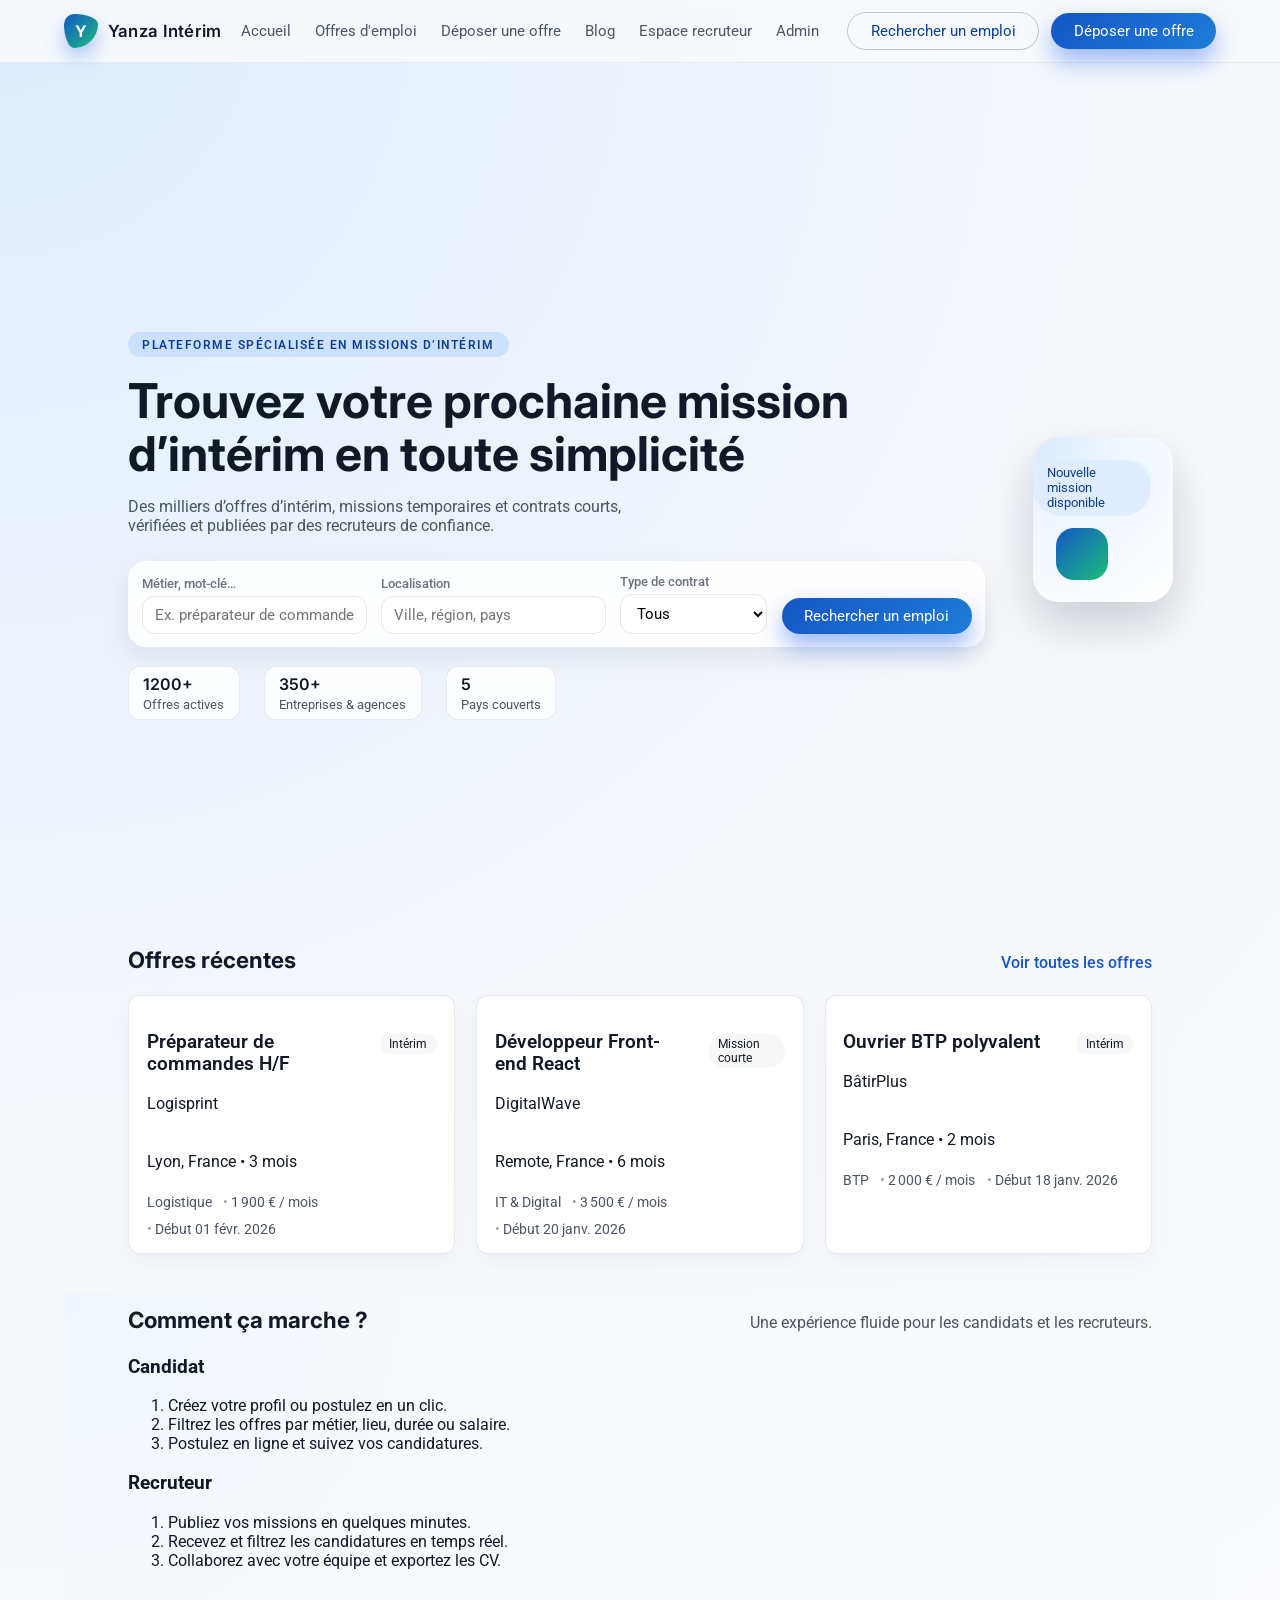
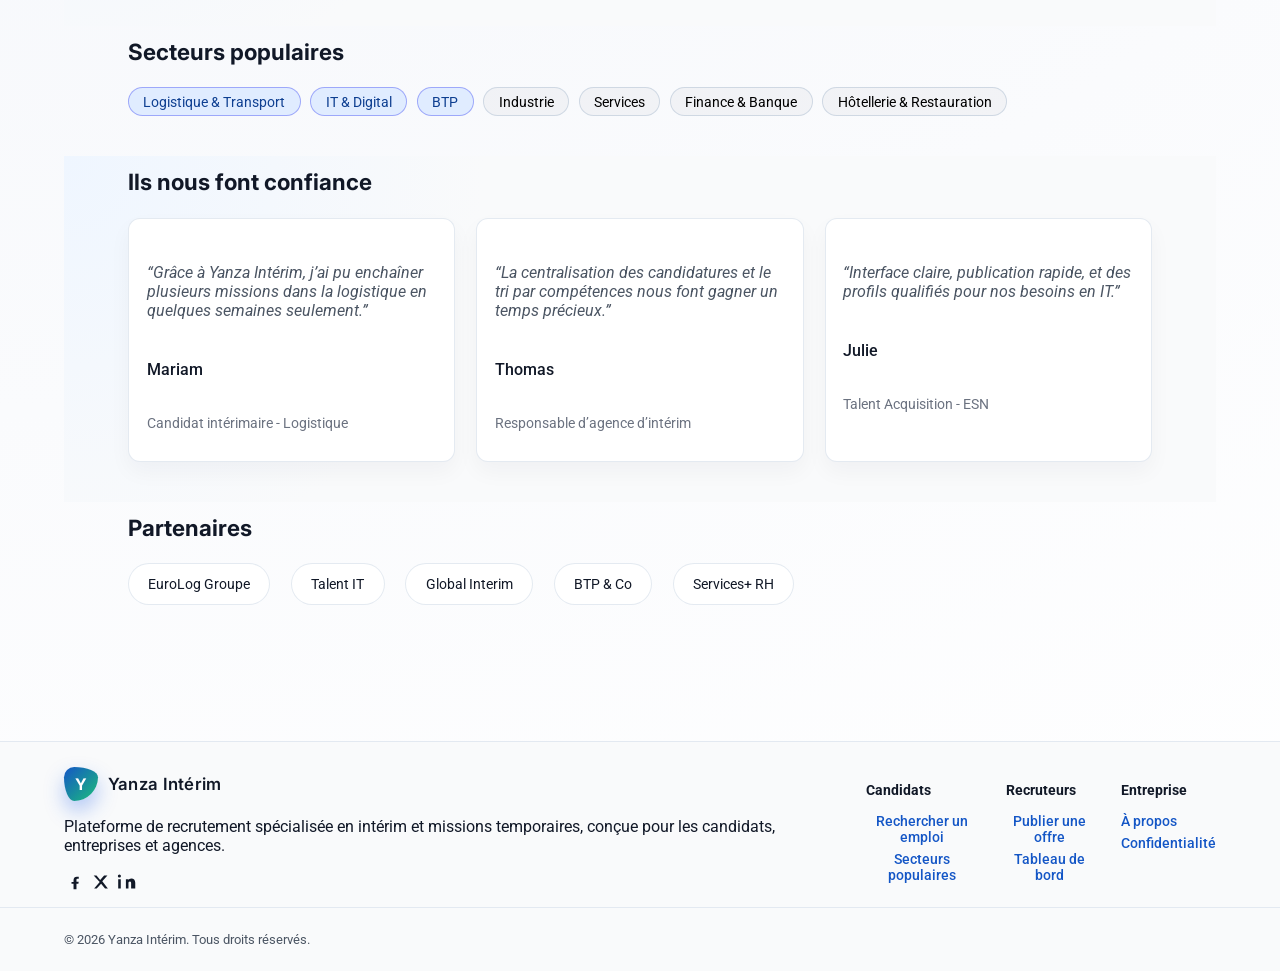
==== index.html @ 181f76c9 "Ajout des fichiers du projet" ====
<!DOCTYPE html>
<html lang="fr">
  <head>
    <meta charset="UTF-8" />
    <meta
      name="viewport"
      content="width=device-width, initial-scale=1, viewport-fit=cover"
    />
    <meta
      name="description"
      content="Plateforme professionnelle de recherche et de publication d’offres d’emploi en intérim, missions temporaires et contrats courts."
    />
    <title>Yanza Intérim — Plateforme d'offres d'emploi en intérim</title>
    <link rel="preconnect" href="https://fonts.googleapis.com" />
    <link rel="preconnect" href="https://fonts.gstatic.com" crossorigin />
    <link
      href="https://fonts.googleapis.com/css2?family=Inter:wght@400;500;600;700&family=Roboto:wght@300;400;500&display=swap"
      rel="stylesheet"
    />
    <link rel="stylesheet" href="styles.css" />
  </head>
  <body>
    <header class="site-header">
      <a href="#home" class="logo" aria-label="Yanza Intérim - Accueil">
        <span class="logo-mark">Y</span>
        <span class="logo-text">Yanza Intérim</span>
      </a>
      <button
        class="nav-toggle"
        aria-label="Ouvrir le menu de navigation"
        aria-expanded="false"
        aria-controls="main-nav"
      >
        <span class="nav-toggle-bar"></span>
        <span class="nav-toggle-bar"></span>
      </button>
      <nav id="main-nav" class="main-nav" aria-label="Navigation principale">
        <ul>
          <li><a href="#home" data-view="home">Accueil</a></li>
          <li><a href="jobs.html">Offres d'emploi</a></li>
          <li><a href="post-offer.html">Déposer une offre</a></li>
          <li><a href="blog.html">Blog</a></li>
          <li><a href="#recruiter" data-view="recruiter">Espace recruteur</a></li>
          <li><a href="#admin" data-view="admin">Admin</a></li>
        </ul>
        <div class="nav-actions">
          <a class="btn ghost" href="jobs.html">Rechercher un emploi</a>
          <a class="btn primary" href="post-offer.html">Déposer une offre</a>
        </div>
      </nav>
    </header>

    <main id="app" tabindex="-1">
      <!-- Vue Accueil -->
      <section id="home-view" class="view is-active" aria-label="Accueil Yanza Intérim">
        <section class="hero">
          <div class="hero-content">
            <p class="hero-kicker">Plateforme spécialisée en missions d’intérim</p>
            <h1> Trouvez votre prochaine mission d’intérim en toute simplicité </h1>
            <p class="hero-subtitle">
              Des milliers d’offres d’intérim, missions temporaires et contrats courts,
              vérifiées et publiées par des recruteurs de confiance.
            </p>
            <form
              class="search-bar"
              id="global-search-form"
              aria-label="Recherche rapide d'offres"
            >
              <label class="field">
                <span class="field-label">Métier, mot-clé…</span>
                <input
                  type="text"
                  name="keyword"
                  placeholder="Ex. préparateur de commandes, développeur..."
                />
              </label>
              <label class="field">
                <span class="field-label">Localisation</span>
                <input
                  type="text"
                  name="location"
                  placeholder="Ville, région, pays"
                />
              </label>
              <label class="field">
                <span class="field-label">Type de contrat</span>
                <select name="contract">
                  <option value="">Tous</option>
                  <option value="interim">Intérim</option>
                  <option value="cdd">CDD</option>
                  <option value="mission">Mission courte</option>
                </select>
              </label>
              <button type="submit" class="btn primary">Rechercher un emploi</button>
            </form>
            <div class="hero-stats" aria-label="Statistiques de la plateforme">
              <div class="stat">
                <span class="stat-value" data-stat="offers">1200+</span>
                <span class="stat-label">Offres actives</span>
              </div>
              <div class="stat">
                <span class="stat-value" data-stat="companies">350+</span>
                <span class="stat-label">Entreprises & agences</span>
              </div>
              <div class="stat">
                <span class="stat-value" data-stat="countries">5</span>
                <span class="stat-label">Pays couverts</span>
              </div>
            </div>
          </div>
          <div class="hero-visual" aria-hidden="true">
            <div class="card-illustration">
              <div class="pill pill-success">Candidature envoyée ✔</div>
              <div class="pill pill-info">Nouvelle mission disponible</div>
              <div class="mock-profile">
                <div class="avatar"></div>
                <div class="profile-lines">
                  <span></span><span></span><span></span>
                </div>
              </div>
            </div>
          </div>
        </section>

        <section class="section" aria-labelledby="recent-jobs-title">
          <div class="section-header">
            <h2 id="recent-jobs-title">Offres récentes</h2>
            <a class="link" href="jobs.html">Voir toutes les offres</a>
          </div>
          <div id="recent-jobs" class="card-grid" aria-live="polite"></div>
        </section>

        <section class="section section-alt" aria-labelledby="how-it-works-title">
          <div class="section-header">
            <h2 id="how-it-works-title">Comment ça marche ?</h2>
            <p>Une expérience fluide pour les candidats et les recruteurs.</p>
          </div>
          <div class="two-columns">
            <article class="info-card" aria-label="Parcours candidat">
              <h3>Candidat</h3>
              <ol>
                <li>Créez votre profil ou postulez en un clic.</li>
                <li>Filtrez les offres par métier, lieu, durée ou salaire.</li>
                <li>Postulez en ligne et suivez vos candidatures.</li>
              </ol>
            </article>
            <article class="info-card" aria-label="Parcours recruteur">
              <h3>Recruteur</h3>
              <ol>
                <li>Publiez vos missions en quelques minutes.</li>
                <li>Recevez et filtrez les candidatures en temps réel.</li>
                <li>Collaborez avec votre équipe et exportez les CV.</li>
              </ol>
            </article>
          </div>
        </section>

        <section class="section" aria-labelledby="sectors-title">
          <div class="section-header">
            <h2 id="sectors-title">Secteurs populaires</h2>
          </div>
          <div class="chip-grid" id="popular-sectors"></div>
        </section>

        <section class="section section-alt" aria-labelledby="testimonials-title">
          <div class="section-header">
            <h2 id="testimonials-title">Ils nous font confiance</h2>
          </div>
          <div class="card-grid testimonials" id="testimonials"></div>
        </section>

        <section class="section" aria-labelledby="partners-title">
          <div class="section-header">
            <h2 id="partners-title">Partenaires</h2>
          </div>
          <div class="partners-row" id="partners"></div>
        </section>
      </section>

      <!-- Vue Offres d'emploi -->
      <section
        id="jobs-view"
        class="view"
        aria-label="Liste des offres d'emploi"
        hidden
      >
        <header class="page-header">
          <h1>Offres d’emploi en intérim</h1>
          <p>
            Filtrez les missions par métier, localisation, durée, salaire et date de
            publication.
          </p>
        </header>
        <div class="layout">
          <aside class="filters" aria-label="Filtres des offres">
            <form id="job-filters">
              <fieldset>
                <legend>Métier</legend>
                <input
                  type="text"
                  name="keyword"
                  placeholder="Intitulé de poste, compétence..."
                />
              </fieldset>
              <fieldset>
                <legend>Ville / Pays</legend>
                <input
                  type="text"
                  name="location"
                  placeholder="Ville, région ou pays"
                />
              </fieldset>
              <fieldset>
                <legend>Durée</legend>
                <select name="duration">
                  <option value="">Toutes</option>
                  <option value="1-3">1 à 3 mois</option>
                  <option value="3-6">3 à 6 mois</option>
                  <option value="6+">Plus de 6 mois</option>
                </select>
              </fieldset>
              <fieldset>
                <legend>Salaire mensuel (min.)</legend>
                <input type="number" name="salaryMin" min="0" step="100" />
              </fieldset>
              <fieldset>
                <legend>Date de publication</legend>
                <select name="published">
                  <option value="">Toutes</option>
                  <option value="24h">Dernières 24h</option>
                  <option value="7d">Moins de 7 jours</option>
                  <option value="30d">Moins de 30 jours</option>
                </select>
              </fieldset>
              <button type="submit" class="btn primary full-width">
                Appliquer les filtres
              </button>
              <button type="button" class="btn ghost full-width" id="reset-filters">
                Réinitialiser
              </button>
            </form>
          </aside>

          <section class="results" aria-live="polite">
            <div class="results-header">
              <p id="results-count"></p>
              <label class="sort">
                <span>Trier par</span>
                <select id="sort-select">
                  <option value="newest">Les plus récentes</option>
                  <option value="salary-desc">Salaire décroissant</option>
                  <option value="salary-asc">Salaire croissant</option>
                </select>
              </label>
            </div>
            <div id="jobs-list" class="card-list"></div>
            <nav
              class="pagination"
              aria-label="Pagination des offres"
              id="jobs-pagination"
            ></nav>
          </section>
        </div>
      </section>

      <!-- Vue Détail d’offre -->
      <section
        id="job-detail-view"
        class="view"
        aria-label="Détail de l'offre"
        hidden
      >
        <button class="back-link" data-view="jobs">
          ← Retour aux offres
        </button>
        <article id="job-detail" class="job-detail" aria-live="polite"></article>
      </section>

      <!-- Vue Recruteur -->
      <section
        id="recruiter-view"
        class="view"
        aria-label="Espace recruteur"
        hidden
      >
        <header class="page-header">
          <h1>Espace recruteur</h1>
          <p>
            Publiez vos offres, suivez les candidatures et gérez vos missions
            d’intérim.
          </p>
        </header>
        <div class="layout layout-vertical">
          <section class="panel">
            <h2>Publier une nouvelle offre</h2>
            <form id="new-job-form" novalidate>
              <div class="grid-2">
                <label class="field">
                  <span class="field-label">Titre du poste *</span>
                  <input type="text" name="title" required />
                </label>
                <label class="field">
                  <span class="field-label">Entreprise *</span>
                  <input type="text" name="company" required />
                </label>
                <label class="field">
                  <span class="field-label">Ville / Pays *</span>
                  <input type="text" name="location" required />
                </label>
                <label class="field">
                  <span class="field-label">Type de contrat *</span>
                  <select name="contract" required>
                    <option value="">Sélectionner</option>
                    <option value="interim">Intérim</option>
                    <option value="cdd">CDD</option>
                    <option value="mission">Mission courte</option>
                  </select>
                </label>
                <label class="field">
                  <span class="field-label">Durée (en mois)</span>
                  <input type="number" name="durationMonths" min="1" step="1" />
                </label>
                <label class="field">
                  <span class="field-label">Salaire mensuel brut (€)</span>
                  <input type="number" name="salary" min="0" step="50" />
                </label>
              </div>
              <label class="field">
                <span class="field-label">Secteur</span>
                <input
                  type="text"
                  name="sector"
                  placeholder="Logistique, BTP, IT..."
                />
              </label>
              <label class="field">
                <span class="field-label">Description détaillée *</span>
                <textarea
                  name="description"
                  rows="5"
                  required
                  placeholder="Missions, profil recherché, conditions..."
                ></textarea>
              </label>
              <div class="form-actions">
                <button type="submit" class="btn primary">Publier l’offre</button>
                <p class="hint">* Champs obligatoires</p>
              </div>
              <p
                id="new-job-message"
                class="form-message"
                role="status"
                aria-live="polite"
              ></p>
            </form>
          </section>

          <section class="panel">
            <h2>Vos offres publiées</h2>
            <div id="recruiter-jobs" class="card-list"></div>
          </section>
        </div>
      </section>

      <!-- Vue Admin -->
      <section
        id="admin-view"
        class="view"
        aria-label="Back-office administrateur"
        hidden
      >
        <header class="page-header">
          <h1>Back-office admin (simulation front-end)</h1>
          <p>
            Aperçu des fonctionnalités de gestion des utilisateurs, offres et
            candidatures. La logique de sécurité sera gérée côté serveur.
          </p>
        </header>
        <div class="layout layout-vertical">
          <section class="panel">
            <h2>Statistiques</h2>
            <div class="stats-grid" id="admin-stats"></div>
          </section>
          <section class="panel">
            <h2>Modération des offres</h2>
            <div id="admin-jobs" class="card-list"></div>
          </section>
        </div>
      </section>
    </main>

    <!-- Modal Candidature -->
    <div
      class="modal"
      id="apply-modal"
      role="dialog"
      aria-modal="true"
      aria-hidden="true"
      aria-labelledby="apply-modal-title"
    >
      <div class="modal-backdrop" data-close-modal></div>
      <div class="modal-dialog" role="document">
        <button
          class="modal-close"
          type="button"
          aria-label="Fermer la fenêtre de candidature"
          data-close-modal
        >
          ×
        </button>
        <h2 id="apply-modal-title">Postuler à cette offre</h2>
        <p id="apply-job-title" class="modal-subtitle"></p>
        <form id="apply-form" novalidate>
          <label class="field">
            <span class="field-label">Nom complet *</span>
            <input type="text" name="fullName" required autocomplete="name" />
          </label>
          <label class="field">
            <span class="field-label">Email *</span>
            <input
              type="email"
              name="email"
              required
              autocomplete="email"
            />
          </label>
          <label class="field">
            <span class="field-label">Téléphone *</span>
            <input
              type="tel"
              name="phone"
              required
              autocomplete="tel"
            />
          </label>
          <label class="field">
            <span class="field-label">CV (PDF ou DOC) *</span>
            <input
              type="file"
              name="cv"
              accept=".pdf,.doc,.docx"
              required
            />
          </label>
          <label class="field">
            <span class="field-label">Lettre de motivation (optionnelle)</span>
            <textarea
              name="coverLetter"
              rows="4"
              placeholder="Quelques lignes pour vous présenter..."
            ></textarea>
          </label>
          <fieldset>
            <legend>Mode de candidature</legend>
            <label class="checkbox">
              <input
                type="checkbox"
                name="quickApply"
                value="1"
                checked
              />
              <span>Candidature rapide (création de profil ultérieure)</span>
            </label>
          </fieldset>
          <div class="form-actions">
            <button type="submit" class="btn primary">
              Postuler maintenant
            </button>
          </div>
          <p
            id="apply-message"
            class="form-message"
            role="status"
            aria-live="polite"
          ></p>
        </form>
      </div>
    </div>

    <footer class="site-footer">
      <div class="footer-main">
        <div>
          <div class="logo">
            <span class="logo-mark">Y</span>
            <span class="logo-text">Yanza Intérim</span>
          </div>
          <p>
            Plateforme de recrutement spécialisée en intérim et missions temporaires,
            conçue pour les candidats, entreprises et agences.
          </p>
          <div class="socials" aria-label="Réseaux sociaux">
            <a href="#" aria-label="Facebook">
              <svg width="22" height="22" viewBox="0 0 24 24" fill="currentColor" aria-hidden="true">
                <path d="M13.6 20v-6h2.1l.3-2.3h-2.4V9.7c0-.7.2-1.2 1.2-1.2h1.3V6.4c-.2 0-1.1-.1-2.1-.1-2.1 0-3.6 1.3-3.6 3.7v2h-2.2V14h2.2v6h3.2Z"/>
              </svg>
            </a>
            <a href="#" aria-label="Twitter/X">
              <svg width="22" height="22" viewBox="0 0 24 24" fill="currentColor" aria-hidden="true">
                <path d="M4 5h3.1l4 4.8 4.3-4.8H19l-5.6 6.1L19.5 19h-3.1l-4.3-5.1L7.3 19H4.5l6.1-6.9Z"/>
              </svg>
            </a>
            <a href="#" aria-label="LinkedIn">
              <svg width="22" height="22" viewBox="0 0 24 24" fill="currentColor" aria-hidden="true">
                <path d="M5.2 9H2.4V19h2.8V9Zm.2-3.5a1.7 1.7 0 1 0-3.4 0 1.7 1.7 0 0 0 3.4 0ZM21 19v-6.1c0-3.3-1.8-4.8-4.2-4.8-1.9 0-2.8 1-3.2 1.7V9h-2.8v10h2.8v-5.6c0-1 .2-2 1.6-2 1.3 0 1.3 1.2 1.3 2.1V19H21Z"/>
              </svg>
            </a>
          </div>
        </div>
        <div class="footer-columns">
          <div>
            <h3>Candidats</h3>
            <ul>
              <li><button data-view="jobs" class="link">Rechercher un emploi</button></li>
              <li><button data-view="home" class="link">Secteurs populaires</button></li>
            </ul>
          </div>
          <div>
            <h3>Recruteurs</h3>
            <ul>
              <li><button data-view="recruiter" class="link">Publier une offre</button></li>
              <li><button data-view="recruiter" class="link">Tableau de bord</button></li>
            </ul>
          </div>
          <div>
            <h3>Entreprise</h3>
            <ul>
              <li><a href="#home" class="link">À propos</a></li>
              <li><a href="#home" class="link">Confidentialité</a></li>
            </ul>
          </div>
        </div>
      </div>
      <div class="footer-bottom">
        <p>© <span id="current-year"></span> Yanza Intérim. Tous droits réservés.</p>
      </div>
    </footer>

    <script src="app.js" defer></script>
  </body>
</html>
---- styles.css ----
:root {
  --color-bg: #f5f7fb;
  --color-surface: #ffffff;
  --color-surface-alt: #f0f4fa;
  --color-primary: #1456c6;
  --color-primary-soft: #e0ecff;
  --color-primary-dark: #0e3f91;
  --color-accent: #1bbf7a;
  --color-accent-soft: #e3f8f0;
  --color-text: #111827;
  --color-text-soft: #4b5563;
  --color-border: #e5e7eb;
  --shadow-soft: 0 10px 30px rgba(15, 23, 42, 0.08);
  --radius-lg: 18px;
  --radius-md: 12px;
  --radius-pill: 999px;
  --transition-fast: 150ms ease-out;
  --transition-med: 220ms cubic-bezier(0.16, 1, 0.3, 1);
}

*,
*::before,
*::after {
  box-sizing: border-box;
}

html,
body {
  margin: 0;
  padding: 0;
}

body {
  font-family: "Roboto", system-ui, -apple-system, BlinkMacSystemFont, "Segoe UI",
    sans-serif;
  color: var(--color-text);
  background: radial-gradient(circle at top left, #e0edff 0, #f5f7fb 40%, #ffffff 100%);
  min-height: 100vh;
}

img {
  max-width: 100%;
  height: auto;
}

button,
input,
select,
textarea {
  font: inherit;
}

a {
  color: inherit;
  text-decoration: none;
}

main:focus {
  outline: 3px solid var(--color-primary);
  outline-offset: 4px;
}

.site-header {
  position: sticky;
  top: 0;
  z-index: 20;
  display: flex;
  align-items: center;
  justify-content: space-between;
  padding: 0.75rem 5vw;
  background-color: rgba(248, 250, 252, 0.9);
  backdrop-filter: blur(18px);
  border-bottom: 1px solid rgba(226, 232, 240, 0.8);
}

.logo {
  display: inline-flex;
  align-items: center;
  gap: 0.6rem;
  font-family: "Inter", system-ui, sans-serif;
  font-weight: 600;
  letter-spacing: 0.02em;
}

.logo-mark {
  width: 34px;
  height: 34px;
  border-radius: 30% 70% 70% 30% / 30% 30% 70% 70%;
  background: linear-gradient(135deg, var(--color-primary), var(--color-accent));
  display: inline-flex;
  align-items: center;
  justify-content: center;
  color: #ffffff;
  font-weight: 700;
  box-shadow: 0 10px 20px rgba(37, 99, 235, 0.35);
}

.logo-text {
  font-size: 1.05rem;
}

.main-nav {
  display: flex;
  align-items: center;
  gap: 1.75rem;
}

.main-nav ul {
  display: flex;
  list-style: none;
  gap: 1.5rem;
  margin: 0;
  padding: 0;
}

.main-nav a {
  font-size: 0.96rem;
  color: var(--color-text-soft);
  position: relative;
}

.main-nav a::after {
  content: "";
  position: absolute;
  left: 0;
  bottom: -0.4rem;
  width: 0;
  height: 2px;
  background: linear-gradient(
    90deg,
    var(--color-primary),
    var(--color-accent)
  );
  transition: width var(--transition-fast);
}

.main-nav a:hover,
.main-nav a:focus-visible {
  color: var(--color-primary);
}

.main-nav a:hover::after,
.main-nav a:focus-visible::after {
  width: 100%;
}

.nav-actions {
  display: flex;
  align-items: center;
  gap: 0.75rem;
}

.nav-toggle {
  display: none;
  background: none;
  border: none;
  padding: 0.4rem;
}

.nav-toggle-bar {
  display: block;
  width: 22px;
  height: 2px;
  background-color: var(--color-text);
  border-radius: 999px;
}

.nav-toggle-bar + .nav-toggle-bar {
  margin-top: 5px;
}

.btn {
  display: inline-flex;
  align-items: center;
  justify-content: center;
  gap: 0.4rem;
  border-radius: var(--radius-pill);
  border: none;
  padding: 0.55rem 1.4rem;
  font-size: 0.95rem;
  cursor: pointer;
  transition: transform var(--transition-fast), box-shadow var(--transition-fast),
    background-color var(--transition-fast), color var(--transition-fast);
  white-space: nowrap;
}

.btn.primary {
  background: linear-gradient(135deg, var(--color-primary), #1d7cd7);
  color: #ffffff;
  box-shadow: 0 12px 25px rgba(37, 99, 235, 0.45);
}

.btn.primary:hover {
  transform: translateY(-1px);
  box-shadow: 0 18px 30px rgba(37, 99, 235, 0.55);
}

.btn.ghost {
  background-color: transparent;
  color: var(--color-primary-dark);
  border: 1px solid rgba(148, 163, 184, 0.6);
}

.btn.ghost:hover {
  background-color: rgba(148, 163, 184, 0.08);
}

.btn.full-width {
  width: 100%;
}

.link {
  background: none;
  border: none;
  padding: 0;
  color: var(--color-primary);
  font-weight: 500;
  cursor: pointer;
}

.link:hover {
  text-decoration: underline;
}

.hero {
  min-height: calc(100vh - 64px);
  padding: 3rem 5vw 2.5rem;
  display: grid;
  grid-template-columns: 1.3fr 1fr;
  gap: 3rem;
  align-items: center;
}

.hero-content h1 {
  font-family: "Inter", system-ui, sans-serif;
  font-size: clamp(2.2rem, 3vw + 1rem, 3rem);
  line-height: 1.1;
  margin: 0.4rem 0 0.9rem;
}

.hero-kicker {
  text-transform: uppercase;
  letter-spacing: 0.12em;
  font-size: 0.78rem;
  color: var(--color-primary-dark);
  font-weight: 600;
  background-color: rgba(191, 219, 254, 0.7);
  padding: 0.3rem 0.9rem;
  border-radius: var(--radius-pill);
  display: inline-flex;
  align-items: center;
  gap: 0.4rem;
}

.hero-subtitle {
  color: var(--color-text-soft);
  max-width: 540px;
}

.search-bar {
  display: grid;
  grid-template-columns: 2.3fr 1.7fr 1.7fr auto;
  gap: 0.9rem;
  align-items: flex-end;
  padding: 0.85rem;
  border-radius: var(--radius-lg);
  margin: 1.6rem 0 1.2rem;
  background-color: rgba(255, 255, 255, 0.9);
  box-shadow: var(--shadow-soft);
}

.field {
  display: flex;
  flex-direction: column;
  gap: 0.3rem;
}

.field-label {
  font-size: 0.8rem;
  font-weight: 500;
  color: #6b7280;
}

.field input,
.field select,
.field textarea {
  border-radius: 12px;
  border: 1px solid var(--color-border);
  padding: 0.55rem 0.75rem;
  font-size: 0.94rem;
  background-color: #ffffff;
  transition: border-color var(--transition-fast),
    box-shadow var(--transition-fast), background-color var(--transition-fast);
}

.field textarea {
  resize: vertical;
  min-height: 120px;
}

.field input:focus-visible,
.field select:focus-visible,
.field textarea:focus-visible {
  outline: none;
  border-color: var(--color-primary);
  box-shadow: 0 0 0 1px var(--color-primary-soft);
}

.hero-stats {
  display: flex;
  gap: 1.5rem;
  margin-top: 0.6rem;
}

.stat {
  padding: 0.4rem 0.9rem;
  border-radius: var(--radius-md);
  background-color: rgba(255, 255, 255, 0.85);
  border: 1px solid rgba(226, 232, 240, 0.9);
}

.stat-value {
  display: block;
  font-family: "Inter", system-ui, sans-serif;
  font-weight: 600;
}

.stat-label {
  font-size: 0.8rem;
  color: var(--color-text-soft);
}

.hero-visual {
  display: flex;
  align-items: center;
  justify-content: center;
}

.card-illustration {
  position: relative;
  width: 100%;
  max-width: 360px;
  padding: 1.4rem;
  border-radius: 26px;
  background: radial-gradient(circle at 0 0, #dbeafe, #eff6ff 40%, #ffffff 100%);
  box-shadow: 0 22px 45px rgba(15, 23, 42, 0.18);
}

.pill {
  font-size: 0.8rem;
  padding: 0.35rem 0.85rem;
  border-radius: var(--radius-pill);
  display: inline-flex;
  align-items: center;
  gap: 0.35rem;
  margin-bottom: 0.5rem;
}

.pill-success {
  background-color: var(--color-accent-soft);
  color: #047857;
}

.pill-info {
  background-color: var(--color-primary-soft);
  color: var(--color-primary-dark);
  position: absolute;
  right: 1.4rem;
  top: 1.4rem;
}

.mock-profile {
  margin-top: 1.2rem;
  display: flex;
  align-items: center;
  gap: 0.9rem;
}

.avatar {
  width: 52px;
  height: 52px;
  border-radius: 18px;
  background: linear-gradient(135deg, var(--color-primary), var(--color-accent));
}

.profile-lines span {
  display: block;
  height: 6px;
  border-radius: 999px;
  background-color: rgba(148, 163, 184, 0.8);
}

.profile-lines span + span {
  margin-top: 6px;
  width: 80%;
}

.profile-lines span:last-child {
  width: 45%;
}

.section {
  padding: 0.75rem 5vw 2.5rem;
}

.section-alt {
  background: radial-gradient(circle at 0 0, #eff6ff 0, #f9fafb 35%, #f9fafb 100%);
}

.section-header {
  display: flex;
  align-items: baseline;
  justify-content: space-between;
  gap: 1.5rem;
  margin-bottom: 1.4rem;
}

.section-header h2 {
  font-family: "Inter", system-ui, sans-serif;
  font-size: 1.4rem;
  margin: 0;
}

.section-header p {
  margin: 0;
  color: var(--color-text-soft);
  max-width: 520px;
}

.card-grid {
  display: grid;
  grid-template-columns: repeat(auto-fill, minmax(260px, 1fr));
  gap: 1.3rem;
}

.card {
  background-color: #ffffff;
  border-radius: var(--radius-md);
  padding: 1rem 1.1rem;
  border: 1px solid rgba(226, 232, 240, 0.9);
  display: flex;
  flex-direction: column;
  gap: 0.45rem;
  box-shadow: 0 10px 22px rgba(15, 23, 42, 0.04);
  transition: transform var(--transition-med), box-shadow var(--transition-med),
    border-color var(--transition-med);
}

.card:hover {
  transform: translateY(-3px);
  box-shadow: 0 18px 38px rgba(15, 23, 42, 0.14);
  border-color: rgba(129, 140, 248, 0.6);
}

.card-title {
  font-weight: 600;
}

.chip-grid {
  display: flex;
  flex-wrap: wrap;
  gap: 0.6rem;
}

.chip {
  border-radius: var(--radius-pill);
  padding: 0.35rem 0.9rem;
  font-size: 0.85rem;
  background-color: rgba(15, 23, 42, 0.03);
  border: 1px solid rgba(203, 213, 225, 0.9);
}

.chip[data-variant="highlight"] {
  background-color: var(--color-primary-soft);
  color: var(--color-primary-dark);
  border-color: rgba(129, 140, 248, 0.7);
}

.testimonials .card {
  position: relative;
  padding-top: 1.8rem;
}

.testimonial-quote {
  font-style: italic;
  color: var(--color-text-soft);
}

.testimonial-name {
  font-weight: 500;
}

.testimonial-role {
  font-size: 0.85rem;
  color: #6b7280;
}

.partners-row {
  display: flex;
  flex-wrap: wrap;
  gap: 1.3rem;
  align-items: center;
}

.partner {
  padding: 0.7rem 1.2rem;
  border-radius: var(--radius-pill);
  background-color: rgba(255, 255, 255, 0.9);
  border: 1px solid rgba(226, 232, 240, 0.9);
  font-size: 0.9rem;
}

.view {
  padding: 2.2rem 5vw 3rem;
}

.view.is-active {
  display: block;
}

.view[hidden] {
  display: none;
}

.page-header h1 {
  font-family: "Inter", system-ui, sans-serif;
  font-size: 1.8rem;
  margin: 0 0 0.3rem;
}

.page-header p {
  margin: 0;
  color: var(--color-text-soft);
}

.layout {
  display: grid;
  grid-template-columns: 280px minmax(0, 1fr);
  gap: 2rem;
  margin-top: 1.8rem;
}

.layout-vertical {
  grid-template-columns: minmax(0, 1fr);
}

.filters {
  background-color: #ffffff;
  border-radius: var(--radius-md);
  padding: 1.1rem 1rem;
  border: 1px solid var(--color-border);
  box-shadow: 0 12px 24px rgba(15, 23, 42, 0.05);
}

.filters form {
  display: flex;
  flex-direction: column;
  gap: 0.8rem;
}

fieldset {
  border: none;
  padding: 0;
  margin: 0;
}

legend {
  font-size: 0.82rem;
  font-weight: 500;
  color: var(--color-text-soft);
  margin-bottom: 0.25rem;
}

.results-header {
  display: flex;
  justify-content: space-between;
  align-items: center;
  gap: 1rem;
  margin-bottom: 1rem;
}

#results-count {
  font-size: 0.9rem;
  color: var(--color-text-soft);
}

.sort {
  display: inline-flex;
  align-items: center;
  gap: 0.4rem;
  font-size: 0.85rem;
  color: var(--color-text-soft);
}

.card-list {
  display: flex;
  flex-direction: column;
  gap: 0.9rem;
}

.job-card {
  cursor: pointer;
}

.job-card-header {
  display: flex;
  justify-content: space-between;
  gap: 1.2rem;
  align-items: baseline;
}

.job-badges {
  display: inline-flex;
  gap: 0.4rem;
  flex-wrap: wrap;
}

.badge {
  border-radius: 999px;
  font-size: 0.75rem;
  padding: 0.2rem 0.6rem;
  background-color: rgba(15, 23, 42, 0.03);
}

.badge.primary {
  background-color: var(--color-primary-soft);
  color: var(--color-primary-dark);
}

.badge.accent {
  background-color: var(--color-accent-soft);
  color: #047857;
}

.job-meta {
  display: flex;
  flex-wrap: wrap;
  gap: 0.7rem;
  font-size: 0.85rem;
  color: var(--color-text-soft);
}

.job-meta span::before {
  content: "• ";
  color: #9ca3af;
}

.job-meta span:first-child::before {
  content: "";
}

.pagination {
  display: flex;
  align-items: center;
  justify-content: center;
  gap: 0.35rem;
  margin-top: 1.4rem;
}

.page-btn {
  min-width: 32px;
  height: 32px;
  border-radius: 999px;
  border: 1px solid var(--color-border);
  background-color: #ffffff;
  font-size: 0.85rem;
  cursor: pointer;
}

.page-btn[aria-current="page"] {
  background-color: var(--color-primary);
  color: #ffffff;
  border-color: transparent;
}

.back-link {
  border: none;
  background: none;
  padding: 0;
  margin-bottom: 1rem;
  color: var(--color-primary);
  cursor: pointer;
}

.job-detail {
  background-color: #ffffff;
  border-radius: var(--radius-md);
  padding: 1.6rem 1.5rem 1.8rem;
  border: 1px solid var(--color-border);
  box-shadow: 0 18px 36px rgba(15, 23, 42, 0.08);
}

.job-detail-header {
  display: flex;
  justify-content: space-between;
  align-items: flex-start;
  gap: 1.5rem;
  margin-bottom: 1.2rem;
}

.job-detail-title {
  margin: 0;
  font-size: 1.4rem;
}

.job-detail-meta {
  display: flex;
  flex-wrap: wrap;
  gap: 0.6rem;
  font-size: 0.86rem;
  color: var(--color-text-soft);
}

.job-detail-body {
  display: grid;
  grid-template-columns: minmax(0, 2.3fr) minmax(0, 1.3fr);
  gap: 1.9rem;
  margin-top: 1.2rem;
}

.job-section-title {
  font-size: 0.95rem;
  font-weight: 600;
  margin-bottom: 0.4rem;
}

.job-detail-aside {
  padding: 1rem 1.1rem;
  border-radius: 16px;
  background-color: #f3f4ff;
}

.job-detail-aside dl {
  margin: 0;
}

.job-detail-aside dt {
  font-size: 0.78rem;
  text-transform: uppercase;
  letter-spacing: 0.08em;
  color: #6b7280;
}

.job-detail-aside dd {
  margin: 0 0 0.54rem;
}

.share-row {
  margin-top: 1rem;
  font-size: 0.85rem;
  color: var(--color-text-soft);
}

.share-buttons {
  display: inline-flex;
  gap: 0.4rem;
  margin-left: 0.4rem;
}

.share-btn {
  border-radius: 999px;
  padding: 0.2rem 0.6rem;
  border: 1px solid rgba(148, 163, 184, 0.8);
  background-color: #ffffff;
  font-size: 0.8rem;
  cursor: pointer;
}

.panel {
  background-color: #ffffff;
  border-radius: var(--radius-md);
  padding: 1.4rem 1.3rem 1.6rem;
  border: 1px solid var(--color-border);
  box-shadow: 0 12px 26px rgba(15, 23, 42, 0.06);
}

.panel h2 {
  margin-top: 0;
}

.grid-2 {
  display: grid;
  grid-template-columns: repeat(2, minmax(0, 1fr));
  gap: 0.9rem;
}

.hint {
  font-size: 0.78rem;
  color: var(--color-text-soft);
}

.form-actions {
  display: flex;
  align-items: center;
  gap: 0.9rem;
  margin-top: 0.6rem;
}

.form-message {
  font-size: 0.85rem;
  color: #047857;
  margin-top: 0.5rem;
}

.checkbox {
  display: flex;
  align-items: center;
  gap: 0.4rem;
  font-size: 0.88rem;
  color: var(--color-text-soft);
}

.stats-grid {
  display: flex;
  flex-wrap: wrap;
  gap: 1rem;
}

.stat-card {
  min-width: 150px;
  padding: 0.9rem 1rem;
  border-radius: var(--radius-md);
  background-color: #f9fafb;
  border: 1px solid rgba(226, 232, 240, 0.9);
}

.stat-card-label {
  font-size: 0.8rem;
  color: var(--color-text-soft);
}

.stat-card-value {
  font-size: 1.1rem;
  font-weight: 600;
}

.modal {
  position: fixed;
  inset: 0;
  display: flex;
  align-items: center;
  justify-content: center;
  z-index: 50;
  pointer-events: none;
}

.modal[aria-hidden="true"] {
  opacity: 0;
}

.modal[aria-hidden="false"] {
  opacity: 1;
  pointer-events: auto;
}

.modal-backdrop {
  position: absolute;
  inset: 0;
  background-color: rgba(15, 23, 42, 0.45);
}

.modal-dialog {
  position: relative;
  z-index: 1;
  width: min(500px, 92vw);
  max-height: 90vh;
  overflow-y: auto;
  border-radius: var(--radius-lg);
  background-color: #ffffff;
  padding: 1.5rem 1.4rem 1.6rem;
  box-shadow: 0 30px 80px rgba(15, 23, 42, 0.5);
  transform: translateY(10px);
  transition: transform var(--transition-med), opacity var(--transition-med);
}

.modal[aria-hidden="true"] .modal-dialog {
  opacity: 0;
}

.modal[aria-hidden="false"] .modal-dialog {
  opacity: 1;
  transform: translateY(0);
}

.modal-close {
  position: absolute;
  top: 0.6rem;
  right: 0.8rem;
  background: none;
  border: none;
  font-size: 1.5rem;
  cursor: pointer;
}

.modal-subtitle {
  margin-top: 0;
  color: var(--color-text-soft);
  font-size: 0.9rem;
}

.site-footer {
  border-top: 1px solid rgba(226, 232, 240, 0.9);
  background-color: #f9fafb;
  margin-top: 3rem;
}

.footer-main {
  padding: 1.6rem 5vw 0.6rem;
  display: flex;
  justify-content: space-between;
  gap: 2rem;
}

.footer-columns {
  display: flex;
  gap: 1.8rem;
}

.footer-columns h3 {
  font-size: 0.9rem;
}

.footer-columns ul {
  list-style: none;
  padding: 0;
  margin: 0.1rem 0 0;
  display: flex;
  flex-direction: column;
  gap: 0.35rem;
  font-size: 0.88rem;
}

.footer-bottom {
  border-top: 1px solid rgba(226, 232, 240, 0.9);
  padding: 0.7rem 5vw;
  font-size: 0.8rem;
  color: var(--color-text-soft);
}

@media (max-width: 960px) {
  .hero {
    grid-template-columns: minmax(0, 1fr);
  }

  .hero-visual {
    order: -1;
  }

  .search-bar {
    grid-template-columns: 1fr 1fr;
    grid-template-rows: auto auto auto;
  }

  .search-bar .btn {
    grid-column: 1 / -1;
  }

  .layout {
    grid-template-columns: minmax(0, 1fr);
  }

  .job-detail-body {
    grid-template-columns: minmax(0, 1fr);
  }
}

@media (max-width: 780px) {
  .site-header {
    padding-inline: 4vw;
  }

  .main-nav {
    position: absolute;
    inset-inline: 4vw;
    top: 56px;
    padding: 0.75rem 0.85rem 0.9rem;
    border-radius: 16px;
    background-color: rgba(248, 250, 252, 0.98);
    border: 1px solid rgba(226, 232, 240, 0.9);
    flex-direction: column;
    gap: 0.9rem;
    transform-origin: top;
    transform: scaleY(0.7);
    opacity: 0;
    pointer-events: none;
    transition: transform var(--transition-med), opacity var(--transition-med);
  }

  .main-nav ul {
    flex-direction: column;
    gap: 0.3rem;
  }

  .nav-actions {
    width: 100%;
    justify-content: space-between;
  }

  .nav-toggle {
    display: inline-flex;
  }

  .main-nav.is-open {
    transform: scaleY(1);
    opacity: 1;
    pointer-events: auto;
  }

  .hero {
    padding-top: 2.2rem;
  }

  .hero-stats {
    flex-direction: column;
  }

  .section {
    padding-inline: 4vw;
  }

  .view {
    padding-inline: 4vw;
  }

  .footer-main {
    flex-direction: column;
  }

  .footer-columns {
    flex-wrap: wrap;
  }
}

@media (max-width: 520px) {
  .search-bar {
    grid-template-columns: 1fr;
  }

  .hero {
    padding-inline: 5vw;
  }

  .footer-columns {
    flex-direction: column;
  }
}
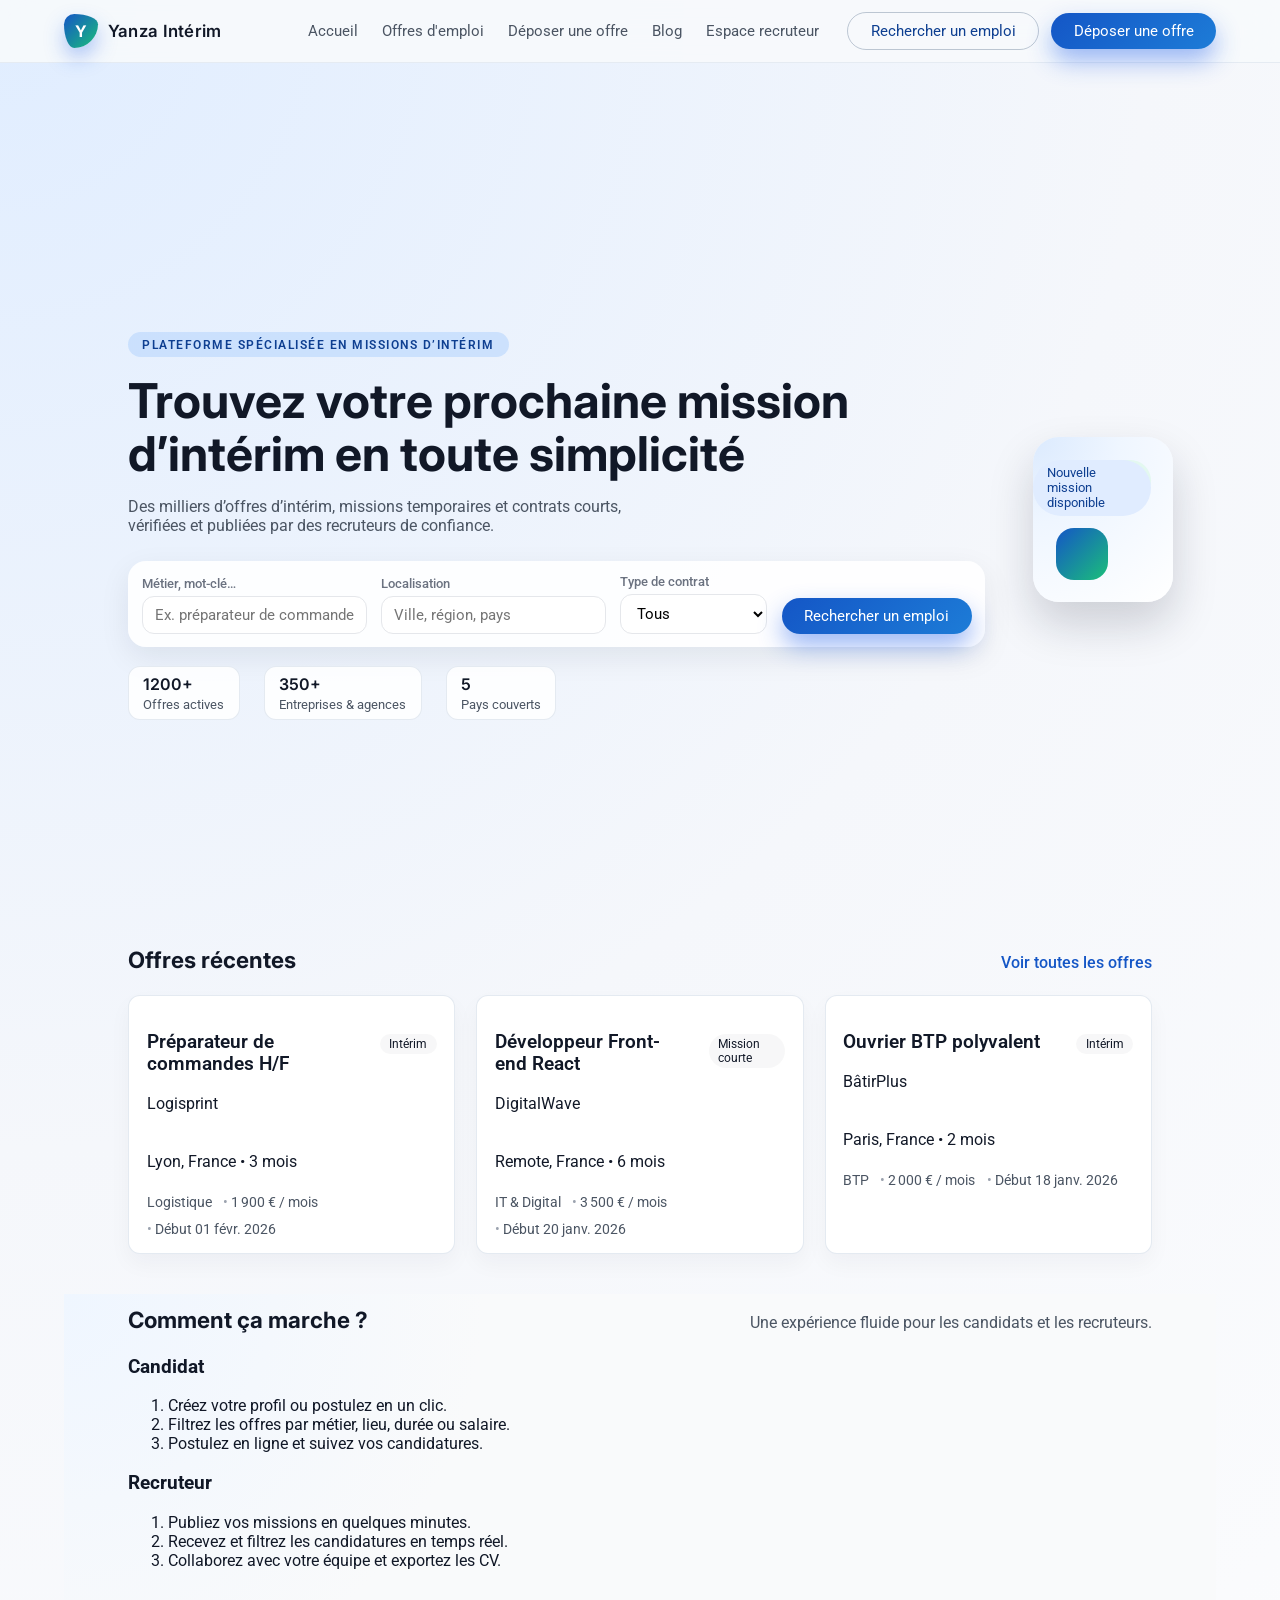
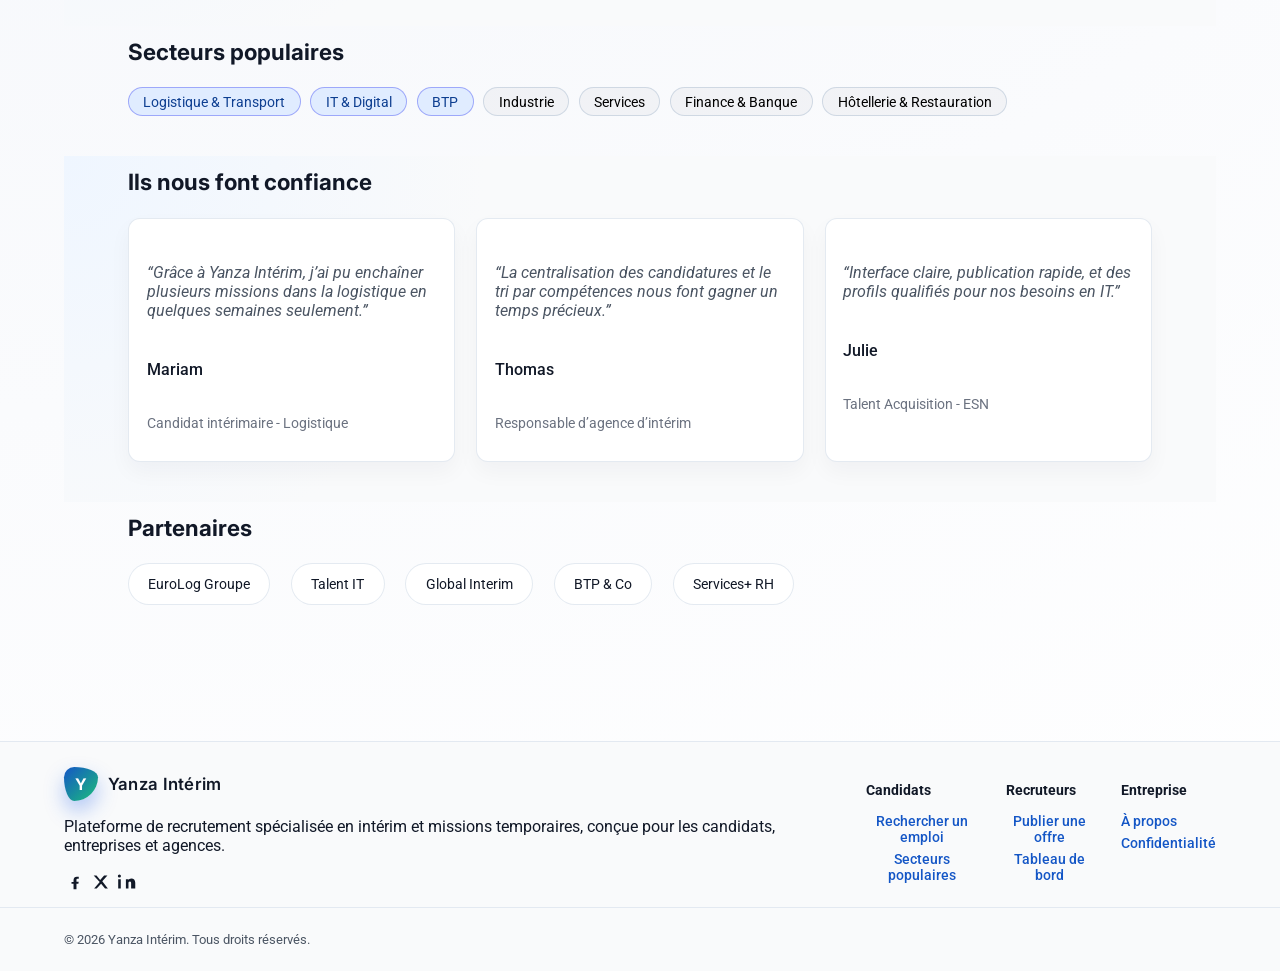
==== commit 972a27c7: "Add files via upload" ====
--- a/index.html
+++ b/index.html
@@ -41,7 +41,6 @@
           <li><a href="post-offer.html">Déposer une offre</a></li>
           <li><a href="blog.html">Blog</a></li>
           <li><a href="#recruiter" data-view="recruiter">Espace recruteur</a></li>
-          <li><a href="#admin" data-view="admin">Admin</a></li>
         </ul>
         <div class="nav-actions">
           <a class="btn ghost" href="jobs.html">Rechercher un emploi</a>
@@ -361,32 +360,6 @@
           </section>
         </div>
       </section>
-
-      <!-- Vue Admin -->
-      <section
-        id="admin-view"
-        class="view"
-        aria-label="Back-office administrateur"
-        hidden
-      >
-        <header class="page-header">
-          <h1>Back-office admin (simulation front-end)</h1>
-          <p>
-            Aperçu des fonctionnalités de gestion des utilisateurs, offres et
-            candidatures. La logique de sécurité sera gérée côté serveur.
-          </p>
-        </header>
-        <div class="layout layout-vertical">
-          <section class="panel">
-            <h2>Statistiques</h2>
-            <div class="stats-grid" id="admin-stats"></div>
-          </section>
-          <section class="panel">
-            <h2>Modération des offres</h2>
-            <div id="admin-jobs" class="card-list"></div>
-          </section>
-        </div>
-      </section>
     </main>
 
     <!-- Modal Candidature -->
